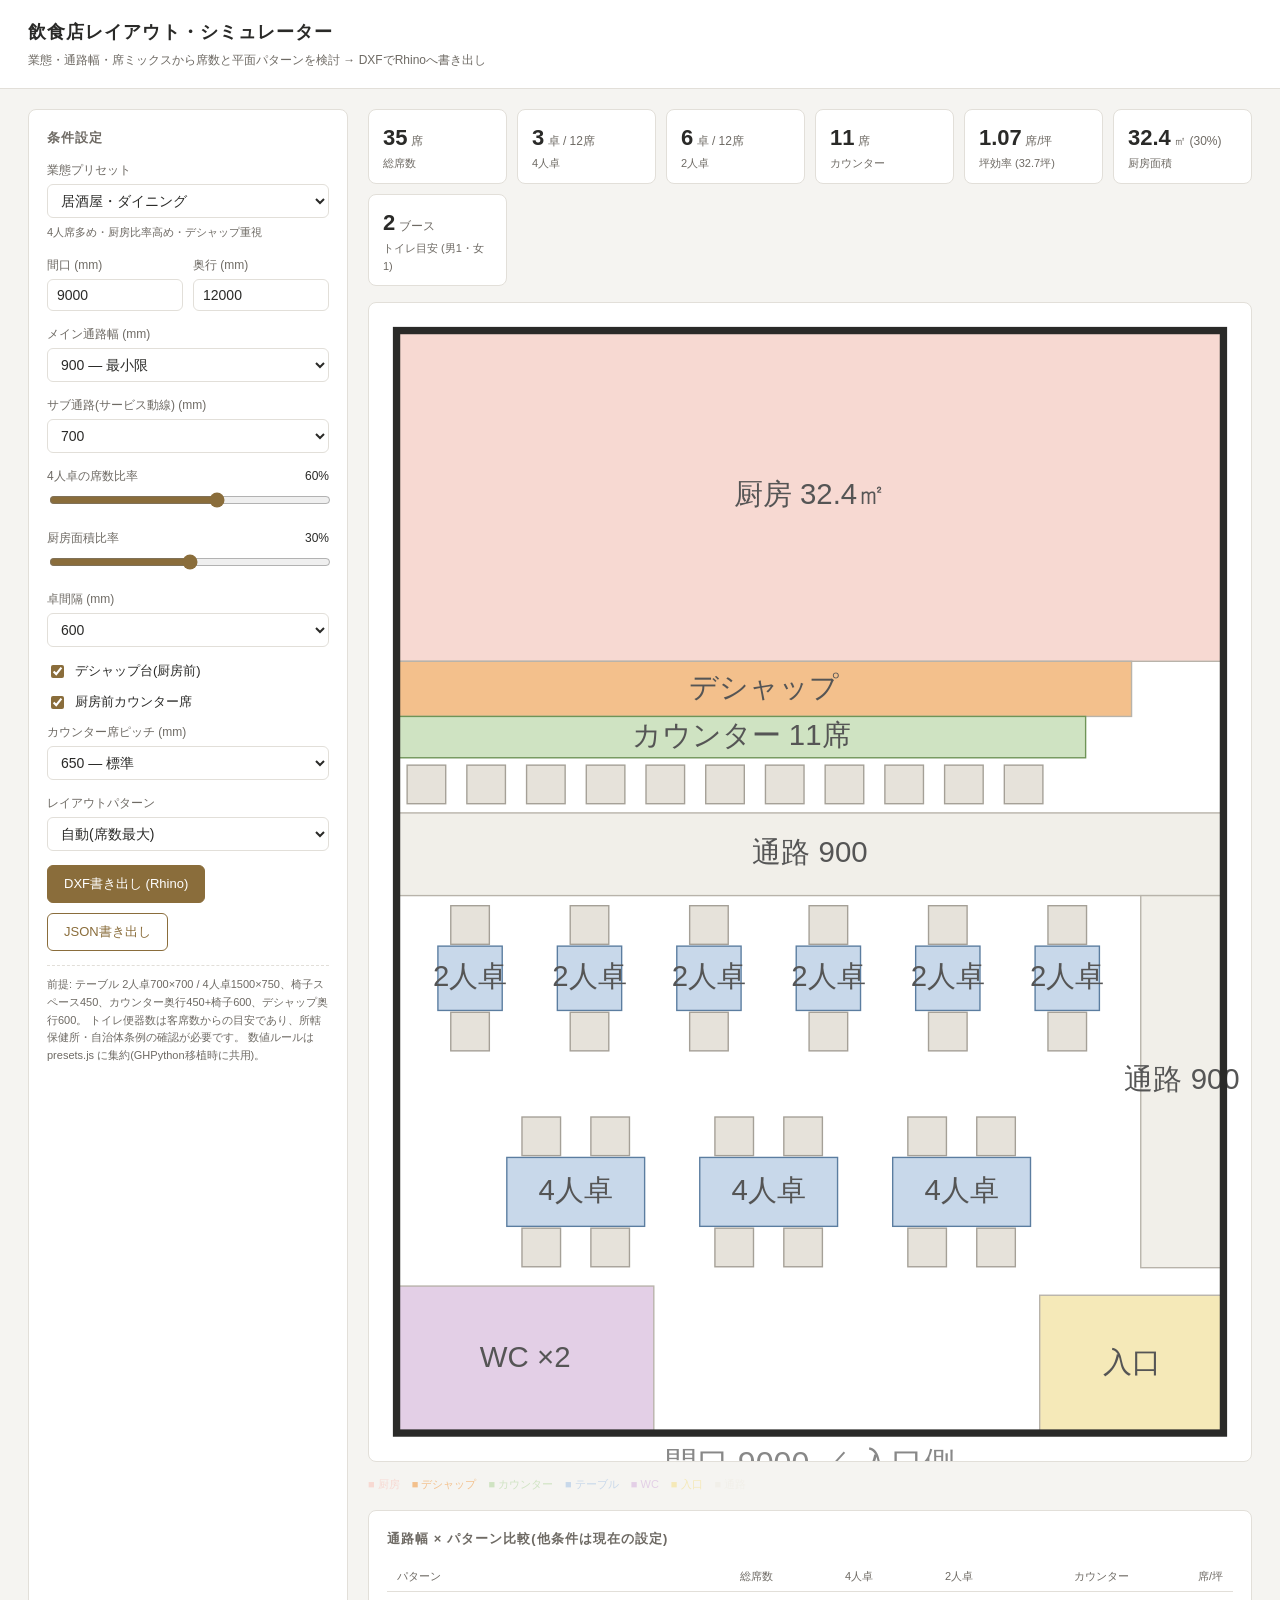
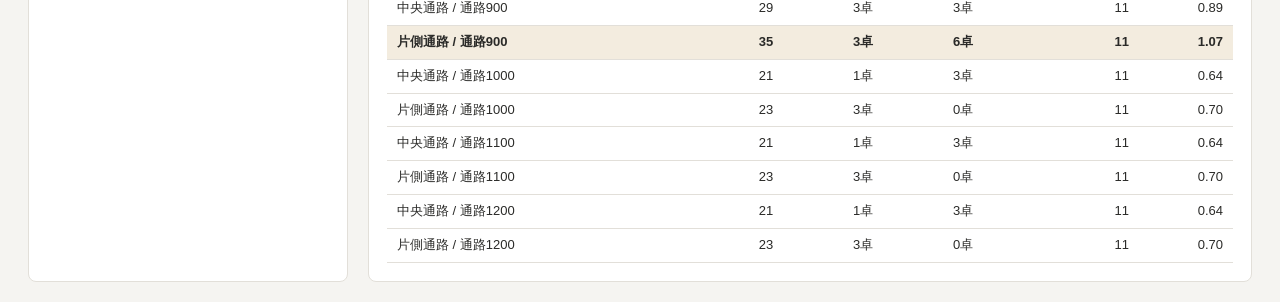
==== tools/layout-sim/index.html @ a4650f65 "飲食店レイアウト・シミュレーター(Web版 v1)を追加 - 業態プリセット(居酒屋/カフェ/レストラン/ラーメン) - 通路幅・席ミックス・厨房比率・カウンター/デシャップ条件から平面と席数を自動生" ====
<!DOCTYPE html>
<html lang="ja">
<head>
<meta charset="UTF-8">
<meta name="viewport" content="width=device-width, initial-scale=1.0">
<meta name="robots" content="noindex">
<title>飲食店レイアウト・シミュレーター</title>
<link rel="stylesheet" href="style.css">
</head>
<body>
<header>
  <h1>飲食店レイアウト・シミュレーター</h1>
  <p>業態・通路幅・席ミックスから席数と平面パターンを検討 → DXFでRhinoへ書き出し</p>
</header>
<main>
  <aside class="panel">
    <h2>条件設定</h2>
    <div class="field">
      <label>業態プリセット</label>
      <select id="inPreset"></select>
      <p id="presetNote" class="note" style="margin-top:6px;border:none;padding:0"></p>
    </div>
    <div class="row2">
      <div class="field">
        <label>間口 (mm)</label>
        <input type="number" id="inW" value="9000" step="500" min="4000">
      </div>
      <div class="field">
        <label>奥行 (mm)</label>
        <input type="number" id="inD" value="12000" step="500" min="6000">
      </div>
    </div>
    <div class="field">
      <label>メイン通路幅 (mm)</label>
      <select id="inMain">
        <option value="900">900 — 最小限</option>
        <option value="1000">1000</option>
        <option value="1100">1100</option>
        <option value="1200">1200 — 車椅子対応・ゆったり</option>
        <option value="1350">1350</option>
        <option value="1500">1500</option>
      </select>
    </div>
    <div class="field">
      <label>サブ通路(サービス動線) (mm)</label>
      <select id="inSub">
        <option value="600">600</option>
        <option value="700">700</option>
        <option value="750">750</option>
        <option value="900">900</option>
      </select>
    </div>
    <div class="field">
      <label>4人卓の席数比率 <span class="val" id="valMix4"></span></label>
      <input type="range" id="inMix4" min="0" max="100" step="5" value="60">
    </div>
    <div class="field">
      <label>厨房面積比率 <span class="val" id="valKitchen"></span></label>
      <input type="range" id="inKitchen" min="15" max="45" step="1" value="30">
    </div>
    <div class="field">
      <label>卓間隔 (mm)</label>
      <select id="inGap">
        <option value="500">500</option>
        <option value="600">600</option>
        <option value="700">700</option>
        <option value="800">800</option>
      </select>
    </div>
    <label class="check"><input type="checkbox" id="inDishup" checked> デシャップ台(厨房前)</label>
    <label class="check"><input type="checkbox" id="inCounter" checked> 厨房前カウンター席</label>
    <div class="field">
      <label>カウンター席ピッチ (mm)</label>
      <select id="inPitch">
        <option value="600">600 — 詰め</option>
        <option value="650">650 — 標準</option>
        <option value="700">700 — ゆったり</option>
      </select>
    </div>
    <div class="field">
      <label>レイアウトパターン</label>
      <select id="inPattern">
        <option value="auto">自動(席数最大)</option>
        <option value="center">中央通路</option>
        <option value="side">片側通路</option>
      </select>
    </div>
    <div class="btns">
      <button id="btnDXF">DXF書き出し (Rhino)</button>
      <button id="btnJSON" class="ghost">JSON書き出し</button>
    </div>
    <div id="warns" class="warns"></div>
    <p class="note">
      前提: テーブル 2人卓700×700 / 4人卓1500×750、椅子スペース450、カウンター奥行450+椅子600、デシャップ奥行600。
      トイレ便器数は客席数からの目安であり、所轄保健所・自治体条例の確認が必要です。
      数値ルールは presets.js に集約(GHPython移植時に共用)。
    </p>
  </aside>

  <section>
    <div class="kpis" id="kpis"></div>
    <svg id="plan" xmlns="http://www.w3.org/2000/svg"></svg>
    <div class="legend">
      <span style="color:#f7d9d2">厨房</span>
      <span style="color:#f3c08c">デシャップ</span>
      <span style="color:#cfe3c2">カウンター</span>
      <span style="color:#c8d8ea">テーブル</span>
      <span style="color:#e3cfe6">WC</span>
      <span style="color:#f5e9b8">入口</span>
      <span style="color:#f1efe9">通路</span>
    </div>
    <div class="panel">
      <h2>通路幅 × パターン比較(他条件は現在の設定)</h2>
      <table class="cmp">
        <thead>
          <tr><th>パターン</th><th>総席数</th><th>4人卓</th><th>2人卓</th><th>カウンター</th><th>席/坪</th></tr>
        </thead>
        <tbody id="sweepBody"></tbody>
      </table>
    </div>
  </section>
</main>
<script src="presets.js"></script>
<script src="engine.js"></script>
<script src="dxf.js"></script>
<script src="app.js"></script>
</body>
</html>
---- tools/layout-sim/style.css ----
:root {
  --bg: #f5f4f1;
  --panel: #ffffff;
  --ink: #2a2a28;
  --sub: #6e6a64;
  --line: #e2dfd9;
  --accent: #8a6d3b;
  --accent2: #3b6d8a;
}
* { box-sizing: border-box; }
body {
  margin: 0; background: var(--bg); color: var(--ink);
  font-family: "Hiragino Kaku Gothic ProN", "Noto Sans JP", sans-serif;
  font-size: 14px; line-height: 1.6;
}
header {
  padding: 18px 28px; background: var(--panel); border-bottom: 1px solid var(--line);
}
header h1 { margin: 0; font-size: 18px; letter-spacing: .06em; }
header p { margin: 4px 0 0; color: var(--sub); font-size: 12px; }
main { display: grid; grid-template-columns: 320px 1fr; gap: 20px; padding: 20px 28px; }
@media (max-width: 900px) { main { grid-template-columns: 1fr; } }

.panel { background: var(--panel); border: 1px solid var(--line); border-radius: 8px; padding: 18px; }
.panel h2 { font-size: 13px; margin: 0 0 12px; letter-spacing: .08em; color: var(--sub); }
.field { margin-bottom: 14px; }
.field label { display: block; font-size: 12px; color: var(--sub); margin-bottom: 4px; }
.field .val { float: right; color: var(--ink); font-variant-numeric: tabular-nums; }
select, input[type=number] {
  width: 100%; padding: 7px 9px; border: 1px solid var(--line); border-radius: 6px;
  font-size: 14px; background: #fff; color: var(--ink);
}
input[type=range] { width: 100%; accent-color: var(--accent); }
.row2 { display: grid; grid-template-columns: 1fr 1fr; gap: 10px; }
.check { display: flex; align-items: center; gap: 8px; font-size: 13px; margin-bottom: 10px; }
.check input { accent-color: var(--accent); }

.kpis { display: grid; grid-template-columns: repeat(auto-fit, minmax(130px, 1fr)); gap: 10px; margin-bottom: 16px; }
.kpi { background: var(--panel); border: 1px solid var(--line); border-radius: 8px; padding: 10px 14px; }
.kpi .num { font-size: 22px; font-weight: 600; font-variant-numeric: tabular-nums; }
.kpi .num small { font-size: 12px; font-weight: 400; color: var(--sub); }
.kpi .cap { font-size: 11px; color: var(--sub); }

#plan { width: 100%; background: var(--panel); border: 1px solid var(--line); border-radius: 8px; }
.legend { display: flex; flex-wrap: wrap; gap: 12px; font-size: 11px; color: var(--sub); margin: 8px 0 16px; }
.legend span::before { content: "■ "; }

table.cmp { width: 100%; border-collapse: collapse; font-size: 13px; }
table.cmp th, table.cmp td { padding: 6px 10px; border-bottom: 1px solid var(--line); text-align: right; font-variant-numeric: tabular-nums; }
table.cmp th { color: var(--sub); font-weight: 500; font-size: 11px; }
table.cmp td:first-child, table.cmp th:first-child { text-align: left; }
table.cmp tr.best td { background: #f3ecdf; font-weight: 600; }

.btns { display: flex; gap: 10px; margin-top: 14px; flex-wrap: wrap; }
button {
  padding: 9px 16px; border: 1px solid var(--accent); background: var(--accent); color: #fff;
  border-radius: 6px; font-size: 13px; cursor: pointer;
}
button.ghost { background: #fff; color: var(--accent); }
button:hover { opacity: .85; }

.warns { color: #a04020; font-size: 12px; margin-top: 10px; }
.note { font-size: 11px; color: var(--sub); margin-top: 14px; border-top: 1px dashed var(--line); padding-top: 10px; }
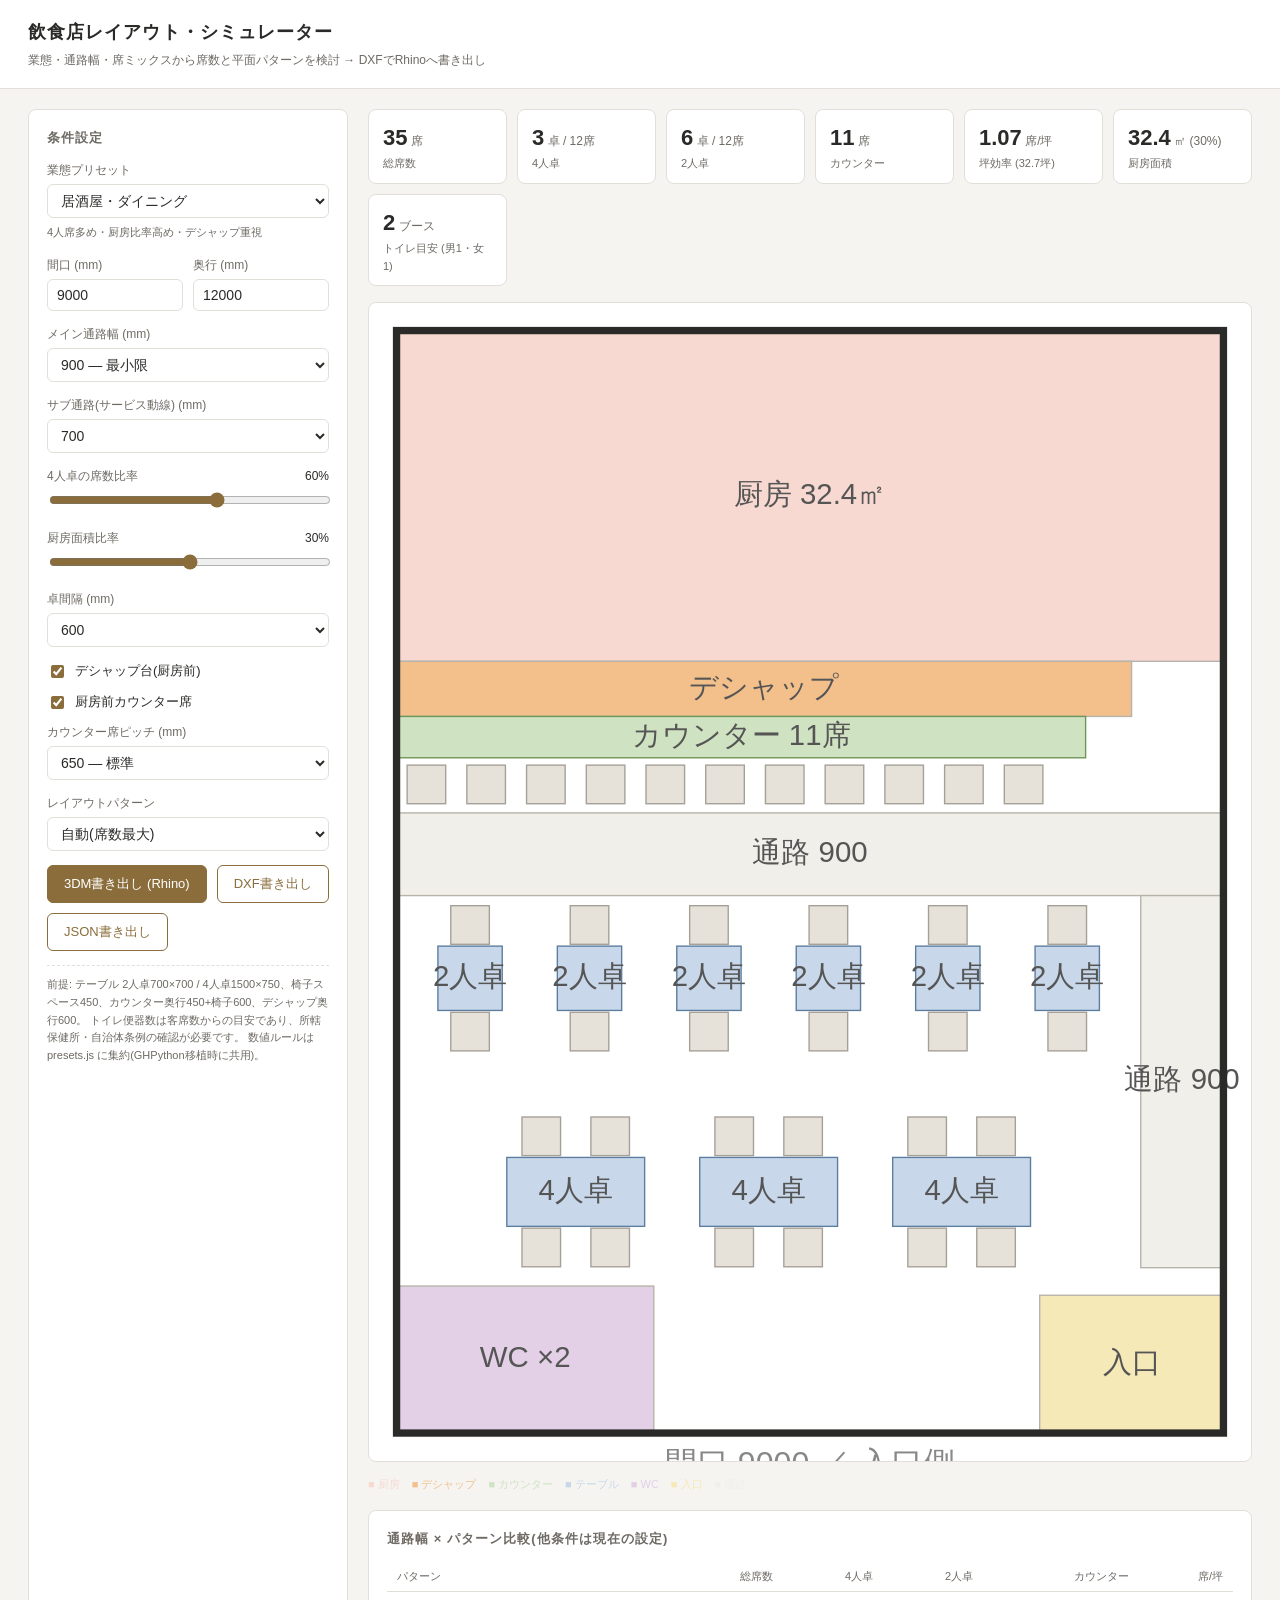
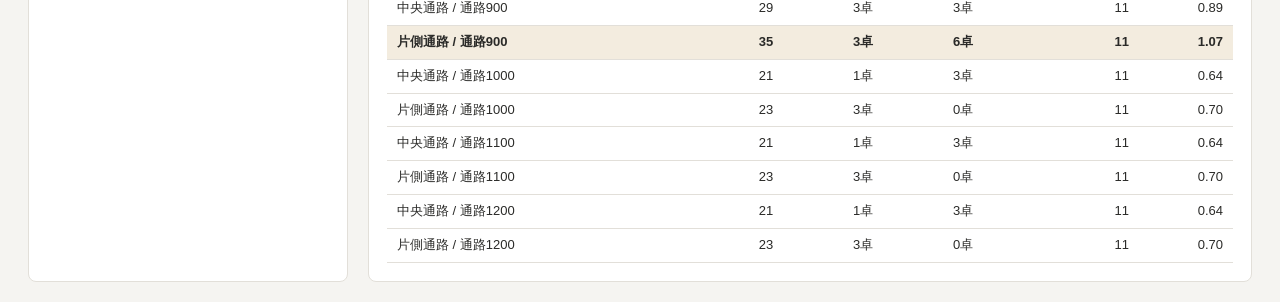
==== commit 3a4b912c: "3DM書き出し(rhino3dm.js)とGHPythonブリッジを追加 - .3dmネイティブ書き出し: レイヤー色付きポリライン+ラベルTextDot(npm版rhino3dm 8.4.0で生成・" ====
--- a/tools/layout-sim/index.html
+++ b/tools/layout-sim/index.html
@@ -86,7 +86,8 @@
       </select>
     </div>
     <div class="btns">
-      <button id="btnDXF">DXF書き出し (Rhino)</button>
+      <button id="btn3DM">3DM書き出し (Rhino)</button>
+      <button id="btnDXF" class="ghost">DXF書き出し</button>
       <button id="btnJSON" class="ghost">JSON書き出し</button>
     </div>
     <div id="warns" class="warns"></div>
@@ -123,6 +124,7 @@
 <script src="presets.js"></script>
 <script src="engine.js"></script>
 <script src="dxf.js"></script>
+<script src="threedm.js"></script>
 <script src="app.js"></script>
 </body>
 </html>
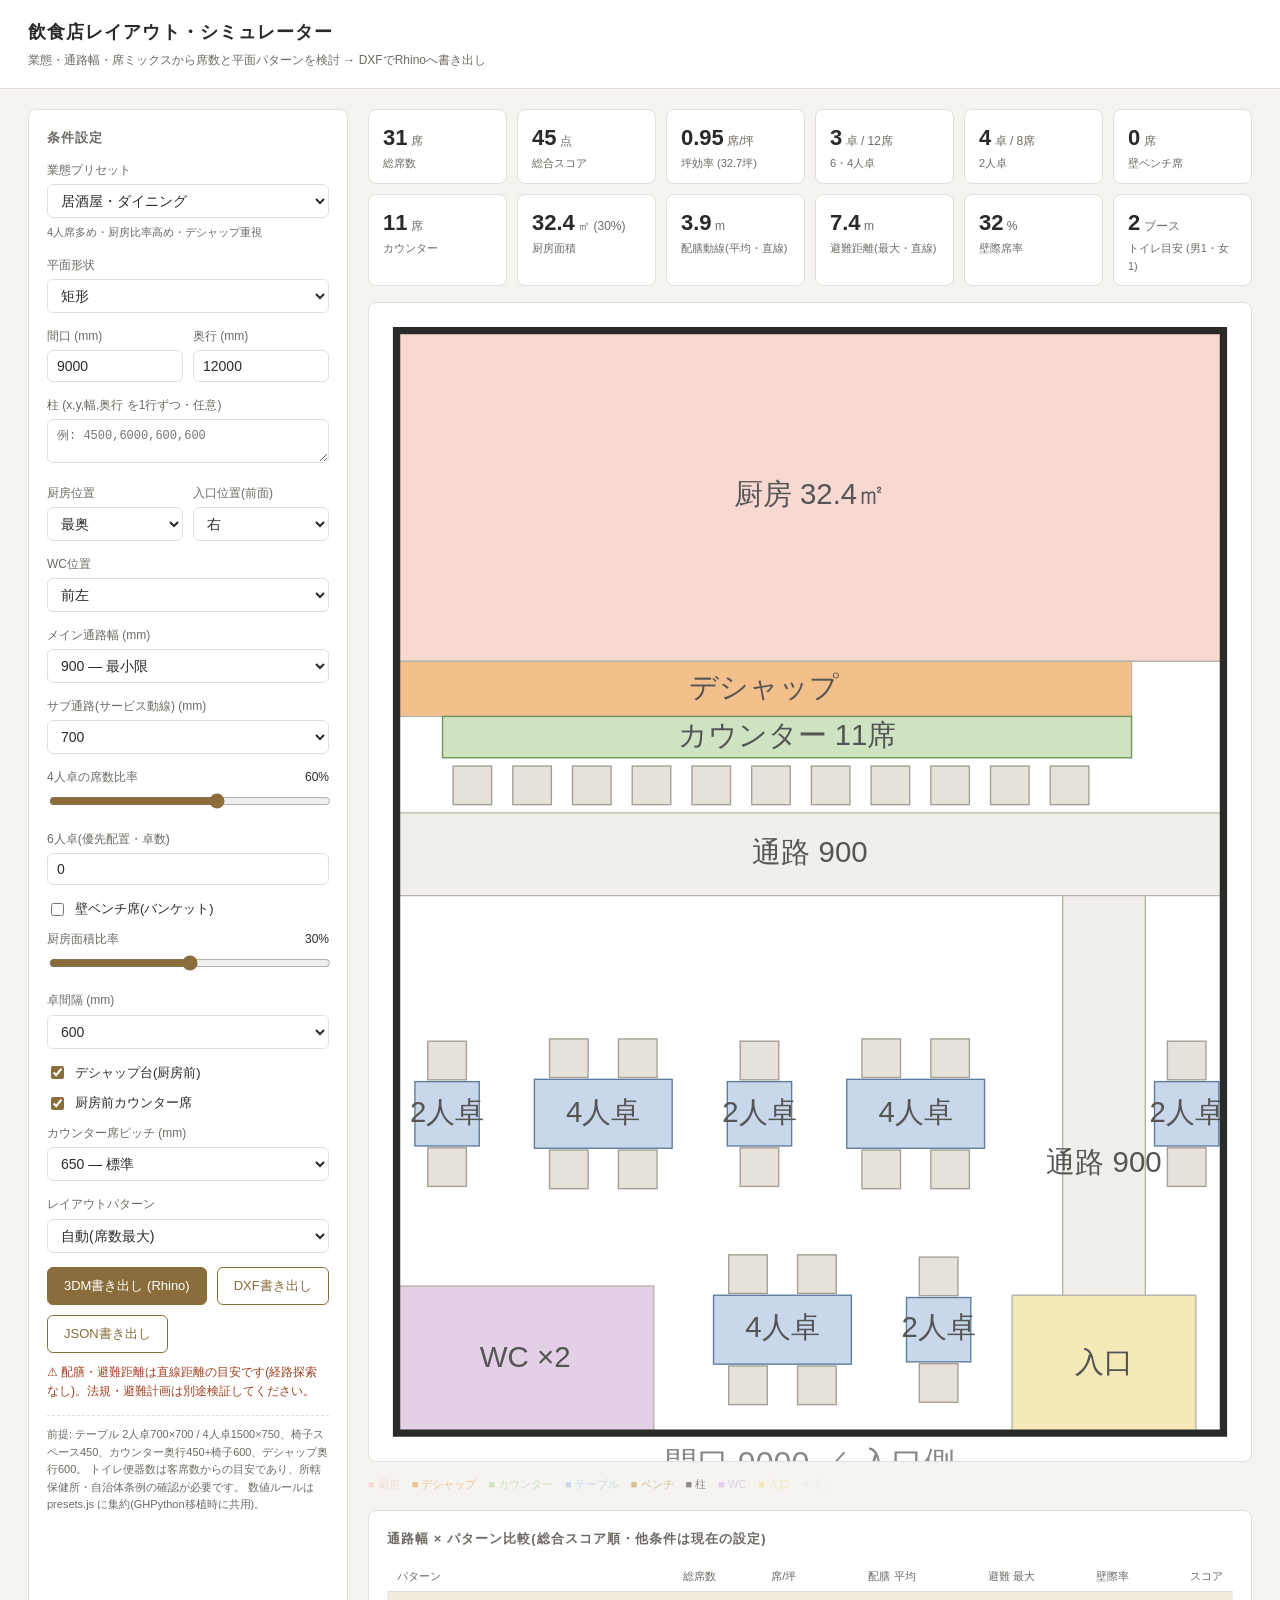
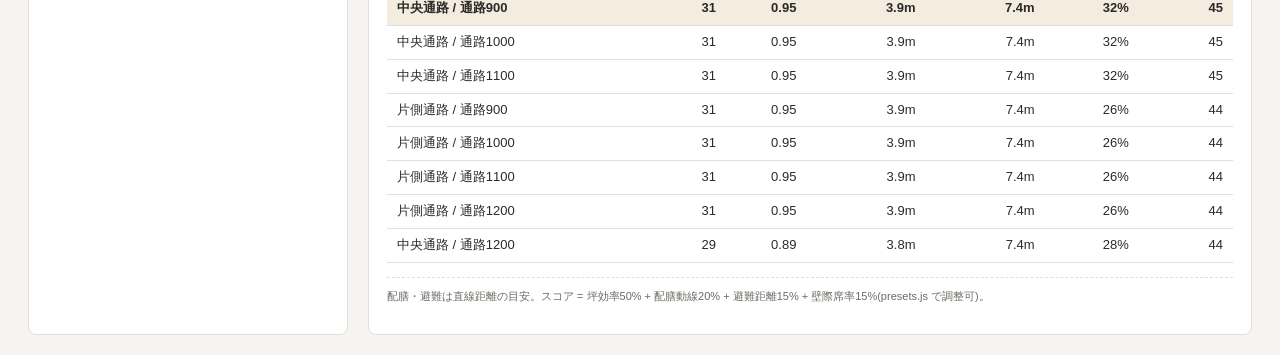
==== commit e5c3e86a: "v2: 不整形平面・ゾーニング指定・ベンチ/6人卓・多目的スコアリング - geometry.js: 多角形包含判定・半平面/矩形クリップ・距離ユーティリティ - 平面形状: 矩形/L字/自由頂点入力" ====
--- a/tools/layout-sim/index.html
+++ b/tools/layout-sim/index.html
@@ -20,7 +20,15 @@
       <select id="inPreset"></select>
       <p id="presetNote" class="note" style="margin-top:6px;border:none;padding:0"></p>
     </div>
-    <div class="row2">
+    <div class="field">
+      <label>平面形状</label>
+      <select id="inShape">
+        <option value="rect">矩形</option>
+        <option value="L">L字(欠き込みあり)</option>
+        <option value="free">自由入力(頂点座標)</option>
+      </select>
+    </div>
+    <div class="row2" id="grpWD">
       <div class="field">
         <label>間口 (mm)</label>
         <input type="number" id="inW" value="9000" step="500" min="4000">
@@ -29,6 +37,67 @@
         <label>奥行 (mm)</label>
         <input type="number" id="inD" value="12000" step="500" min="6000">
       </div>
+    </div>
+    <div id="grpNotch" style="display:none">
+      <div class="field">
+        <label>欠き位置</label>
+        <select id="inNotchPos">
+          <option value="fl">前左</option>
+          <option value="fr">前右</option>
+          <option value="bl">奥左</option>
+          <option value="br" selected>奥右</option>
+        </select>
+      </div>
+      <div class="row2">
+        <div class="field">
+          <label>欠き幅 (mm)</label>
+          <input type="number" id="inNotchW" value="3000" step="500" min="500">
+        </div>
+        <div class="field">
+          <label>欠き奥行 (mm)</label>
+          <input type="number" id="inNotchD" value="3000" step="500" min="500">
+        </div>
+      </div>
+    </div>
+    <div class="field" id="grpFree" style="display:none">
+      <label>頂点座標 (x,y を1行ずつ・mm・3点以上)</label>
+      <textarea id="inFree" rows="6">0,0
+12000,0
+12000,8000
+9000,8000
+9000,14000
+0,14000</textarea>
+    </div>
+    <div class="field">
+      <label>柱 (x,y,幅,奥行 を1行ずつ・任意)</label>
+      <textarea id="inCols" rows="2" placeholder="例: 4500,6000,600,600"></textarea>
+    </div>
+    <div class="row2">
+      <div class="field">
+        <label>厨房位置</label>
+        <select id="inKitchenPos">
+          <option value="back">最奥</option>
+          <option value="left">左側</option>
+          <option value="right">右側</option>
+        </select>
+      </div>
+      <div class="field">
+        <label>入口位置(前面)</label>
+        <select id="inEntrance">
+          <option value="right">右</option>
+          <option value="center">中央</option>
+          <option value="left">左</option>
+        </select>
+      </div>
+    </div>
+    <div class="field">
+      <label>WC位置</label>
+      <select id="inWCPos">
+        <option value="fl">前左</option>
+        <option value="fr">前右</option>
+        <option value="bl">奥左</option>
+        <option value="br">奥右</option>
+      </select>
     </div>
     <div class="field">
       <label>メイン通路幅 (mm)</label>
@@ -54,6 +123,11 @@
       <label>4人卓の席数比率 <span class="val" id="valMix4"></span></label>
       <input type="range" id="inMix4" min="0" max="100" step="5" value="60">
     </div>
+    <div class="field">
+      <label>6人卓(優先配置・卓数)</label>
+      <input type="number" id="inN6" value="0" min="0" max="8" step="1">
+    </div>
+    <label class="check"><input type="checkbox" id="inBench"> 壁ベンチ席(バンケット)</label>
     <div class="field">
       <label>厨房面積比率 <span class="val" id="valKitchen"></span></label>
       <input type="range" id="inKitchen" min="15" max="45" step="1" value="30">
@@ -106,22 +180,26 @@
       <span style="color:#f3c08c">デシャップ</span>
       <span style="color:#cfe3c2">カウンター</span>
       <span style="color:#c8d8ea">テーブル</span>
+      <span style="color:#d9bf8f">ベンチ</span>
+      <span style="color:#8d8a83">柱</span>
       <span style="color:#e3cfe6">WC</span>
       <span style="color:#f5e9b8">入口</span>
       <span style="color:#f1efe9">通路</span>
     </div>
     <div class="panel">
-      <h2>通路幅 × パターン比較(他条件は現在の設定)</h2>
+      <h2>通路幅 × パターン比較(総合スコア順・他条件は現在の設定)</h2>
       <table class="cmp">
         <thead>
-          <tr><th>パターン</th><th>総席数</th><th>4人卓</th><th>2人卓</th><th>カウンター</th><th>席/坪</th></tr>
+          <tr><th>パターン</th><th>総席数</th><th>席/坪</th><th>配膳 平均</th><th>避難 最大</th><th>壁際率</th><th>スコア</th></tr>
         </thead>
         <tbody id="sweepBody"></tbody>
       </table>
+      <p class="note">配膳・避難は直線距離の目安。スコア = 坪効率50% + 配膳動線20% + 避難距離15% + 壁際席率15%(presets.js で調整可)。</p>
     </div>
   </section>
 </main>
 <script src="presets.js"></script>
+<script src="geometry.js"></script>
 <script src="engine.js"></script>
 <script src="dxf.js"></script>
 <script src="threedm.js"></script>
--- a/tools/layout-sim/style.css
+++ b/tools/layout-sim/style.css
@@ -26,10 +26,11 @@
 .field { margin-bottom: 14px; }
 .field label { display: block; font-size: 12px; color: var(--sub); margin-bottom: 4px; }
 .field .val { float: right; color: var(--ink); font-variant-numeric: tabular-nums; }
-select, input[type=number] {
+select, input[type=number], textarea {
   width: 100%; padding: 7px 9px; border: 1px solid var(--line); border-radius: 6px;
-  font-size: 14px; background: #fff; color: var(--ink);
+  font-size: 14px; background: #fff; color: var(--ink); box-sizing: border-box;
 }
+textarea { font-family: ui-monospace, monospace; font-size: 12px; resize: vertical; }
 input[type=range] { width: 100%; accent-color: var(--accent); }
 .row2 { display: grid; grid-template-columns: 1fr 1fr; gap: 10px; }
 .check { display: flex; align-items: center; gap: 8px; font-size: 13px; margin-bottom: 10px; }
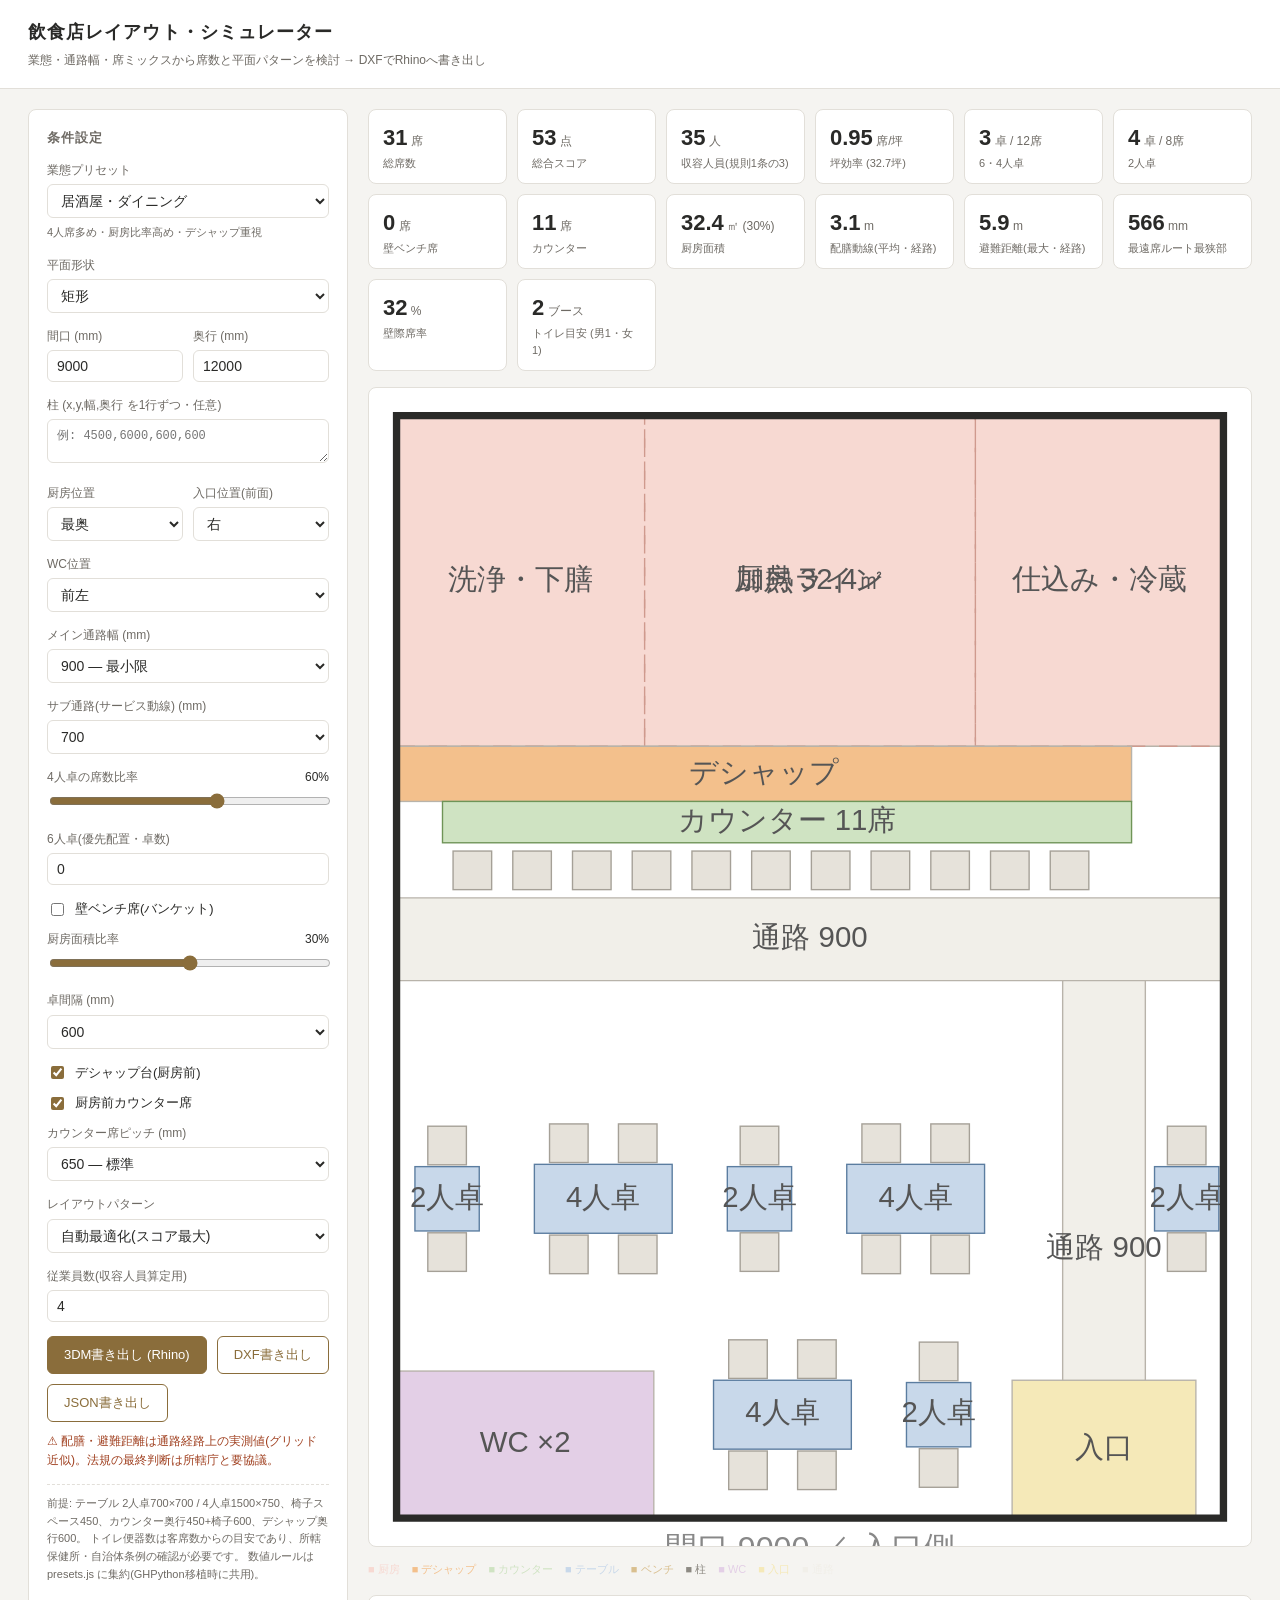
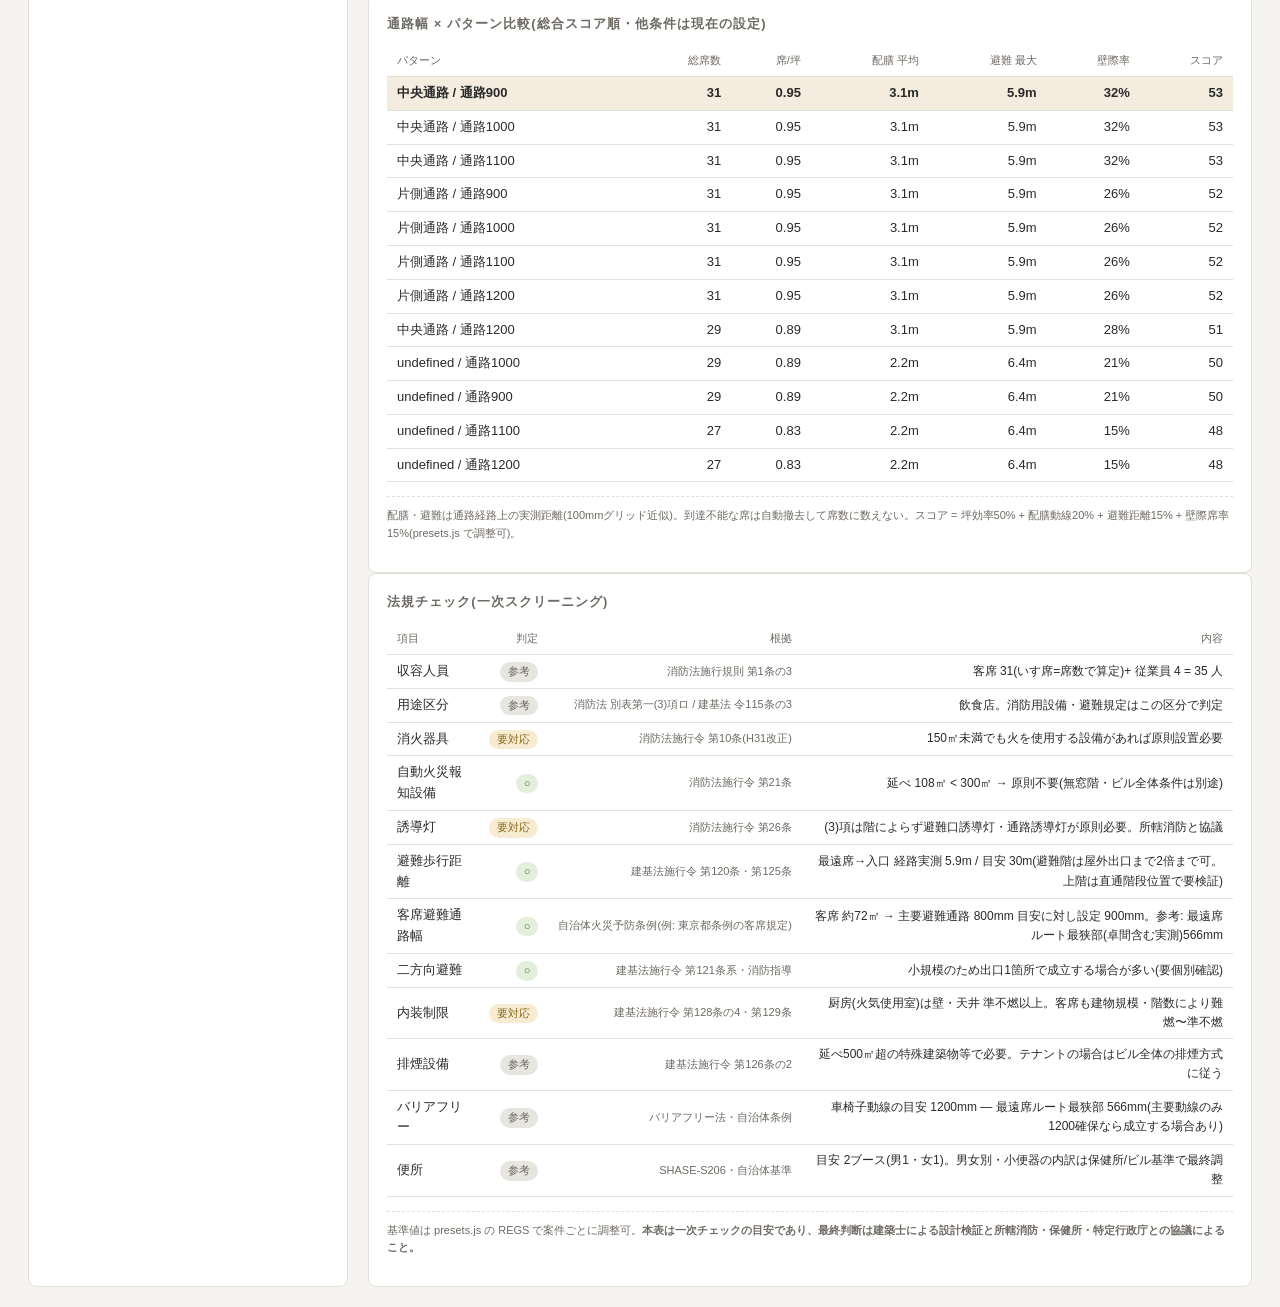
==== commit 39eb67c2: "v3: 経路解析・到達不能席の自動撤去・法規チェック・自動最適化 - circulation.js: 占有グリッド+クリアランス距離変換+Dijkstraで配膳・避難を経路実測   到達できない席ユニ" ====
--- a/tools/layout-sim/index.html
+++ b/tools/layout-sim/index.html
@@ -154,10 +154,15 @@
     <div class="field">
       <label>レイアウトパターン</label>
       <select id="inPattern">
-        <option value="auto">自動(席数最大)</option>
+        <option value="auto">自動最適化(スコア最大)</option>
         <option value="center">中央通路</option>
-        <option value="side">片側通路</option>
-      </select>
+        <option value="side">右側通路</option>
+        <option value="sideL">左側通路</option>
+      </select>
+    </div>
+    <div class="field">
+      <label>従業員数(収容人員算定用)</label>
+      <input type="number" id="inStaff" value="4" min="0" max="50" step="1">
     </div>
     <div class="btns">
       <button id="btn3DM">3DM書き出し (Rhino)</button>
@@ -194,13 +199,25 @@
         </thead>
         <tbody id="sweepBody"></tbody>
       </table>
-      <p class="note">配膳・避難は直線距離の目安。スコア = 坪効率50% + 配膳動線20% + 避難距離15% + 壁際席率15%(presets.js で調整可)。</p>
+      <p class="note">配膳・避難は通路経路上の実測距離(100mmグリッド近似)。到達不能な席は自動撤去して席数に数えない。スコア = 坪効率50% + 配膳動線20% + 避難距離15% + 壁際席率15%(presets.js で調整可)。</p>
+    </div>
+    <div class="panel">
+      <h2>法規チェック(一次スクリーニング)</h2>
+      <table class="cmp reg">
+        <thead>
+          <tr><th>項目</th><th>判定</th><th>根拠</th><th>内容</th></tr>
+        </thead>
+        <tbody id="regBody"></tbody>
+      </table>
+      <p class="note">基準値は presets.js の REGS で案件ごとに調整可。<strong>本表は一次チェックの目安であり、最終判断は建築士による設計検証と所轄消防・保健所・特定行政庁との協議によること。</strong></p>
     </div>
   </section>
 </main>
 <script src="presets.js"></script>
 <script src="geometry.js"></script>
+<script src="circulation.js"></script>
 <script src="engine.js"></script>
+<script src="compliance.js"></script>
 <script src="dxf.js"></script>
 <script src="threedm.js"></script>
 <script src="app.js"></script>
--- a/tools/layout-sim/style.css
+++ b/tools/layout-sim/style.css
@@ -31,6 +31,13 @@
   font-size: 14px; background: #fff; color: var(--ink); box-sizing: border-box;
 }
 textarea { font-family: ui-monospace, monospace; font-size: 12px; resize: vertical; }
+.chip { display: inline-block; padding: 1px 8px; border-radius: 10px; font-size: 11px; white-space: nowrap; }
+.chip-ok { background: #e3eedd; color: #41662f; }
+.chip-ng { background: #f3d9d4; color: #9c3a22; }
+.chip-warn { background: #f7ecd2; color: #8a6a1d; }
+.chip-info { background: #e7e5e0; color: #6b675f; }
+table.reg td.basis { font-size: 11px; color: var(--sub); white-space: nowrap; }
+table.reg td.detail { font-size: 12px; }
 input[type=range] { width: 100%; accent-color: var(--accent); }
 .row2 { display: grid; grid-template-columns: 1fr 1fr; gap: 10px; }
 .check { display: flex; align-items: center; gap: 8px; font-size: 13px; margin-bottom: 10px; }
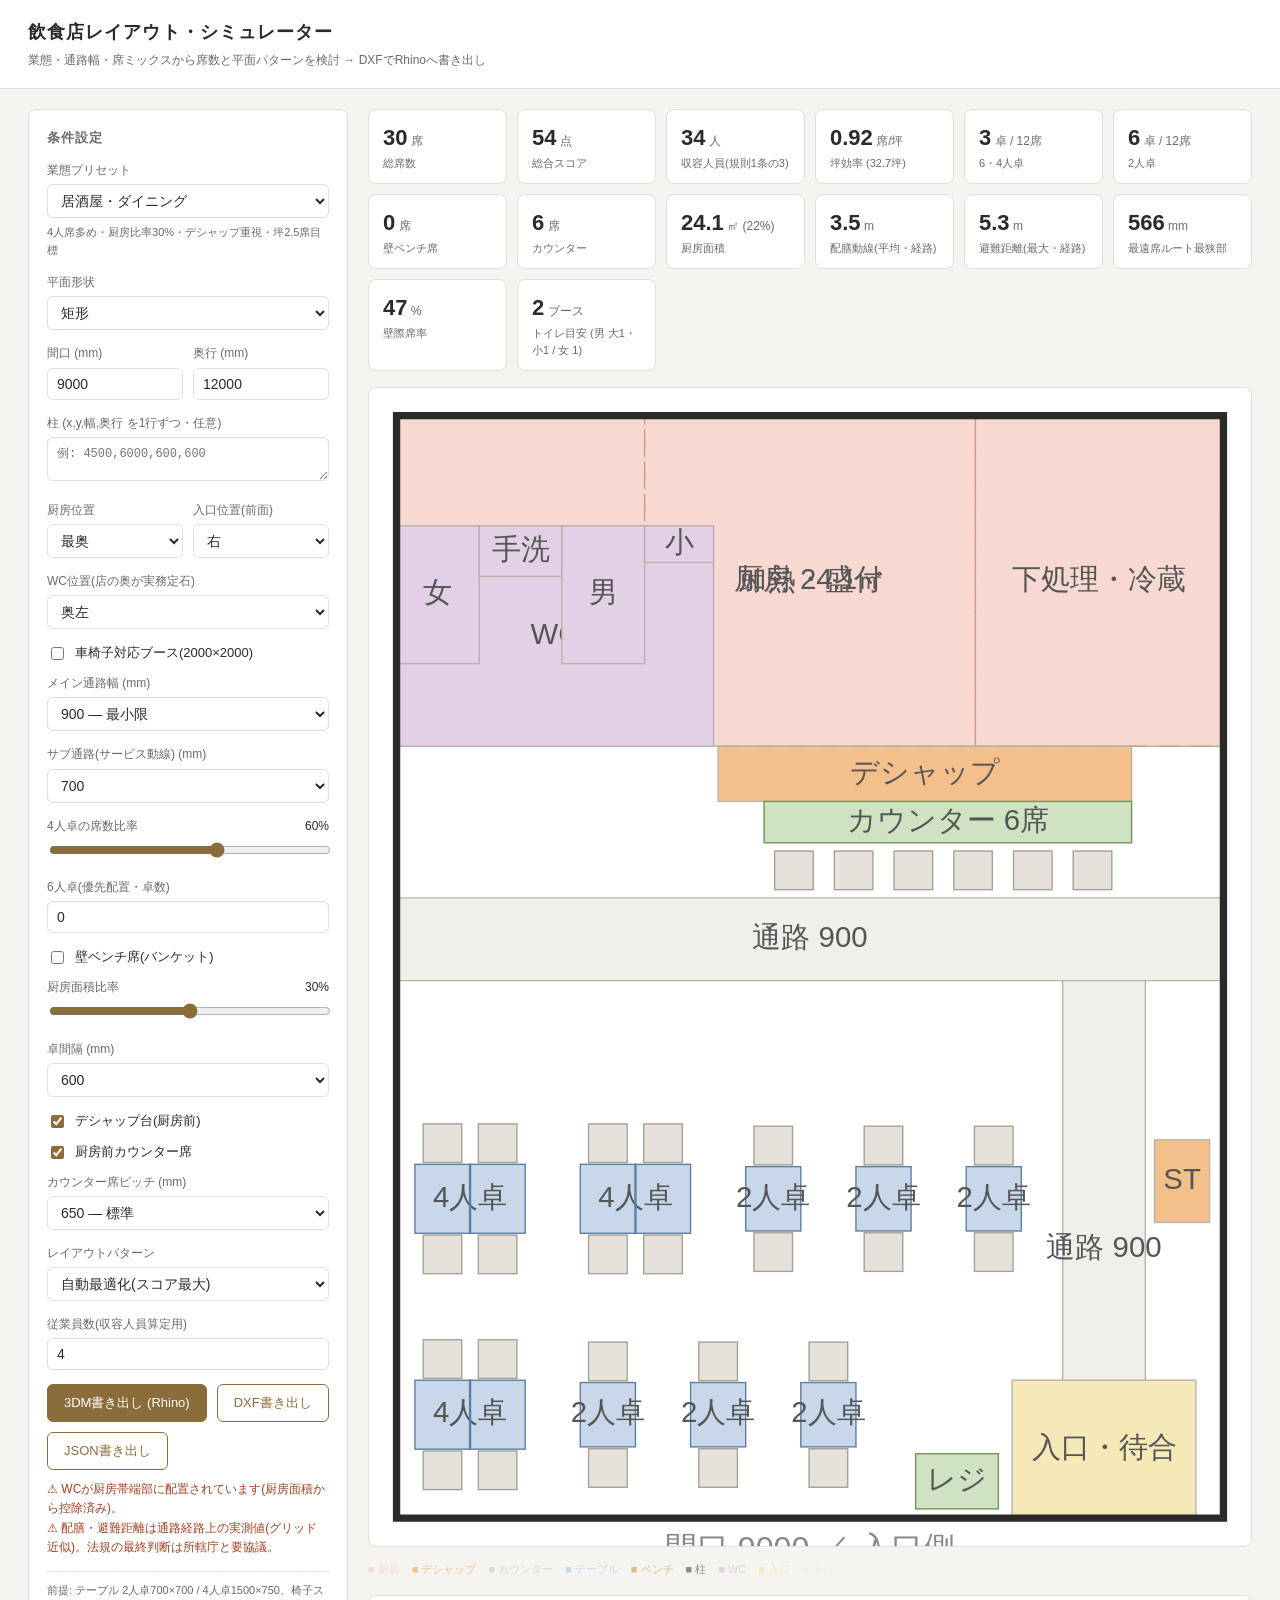
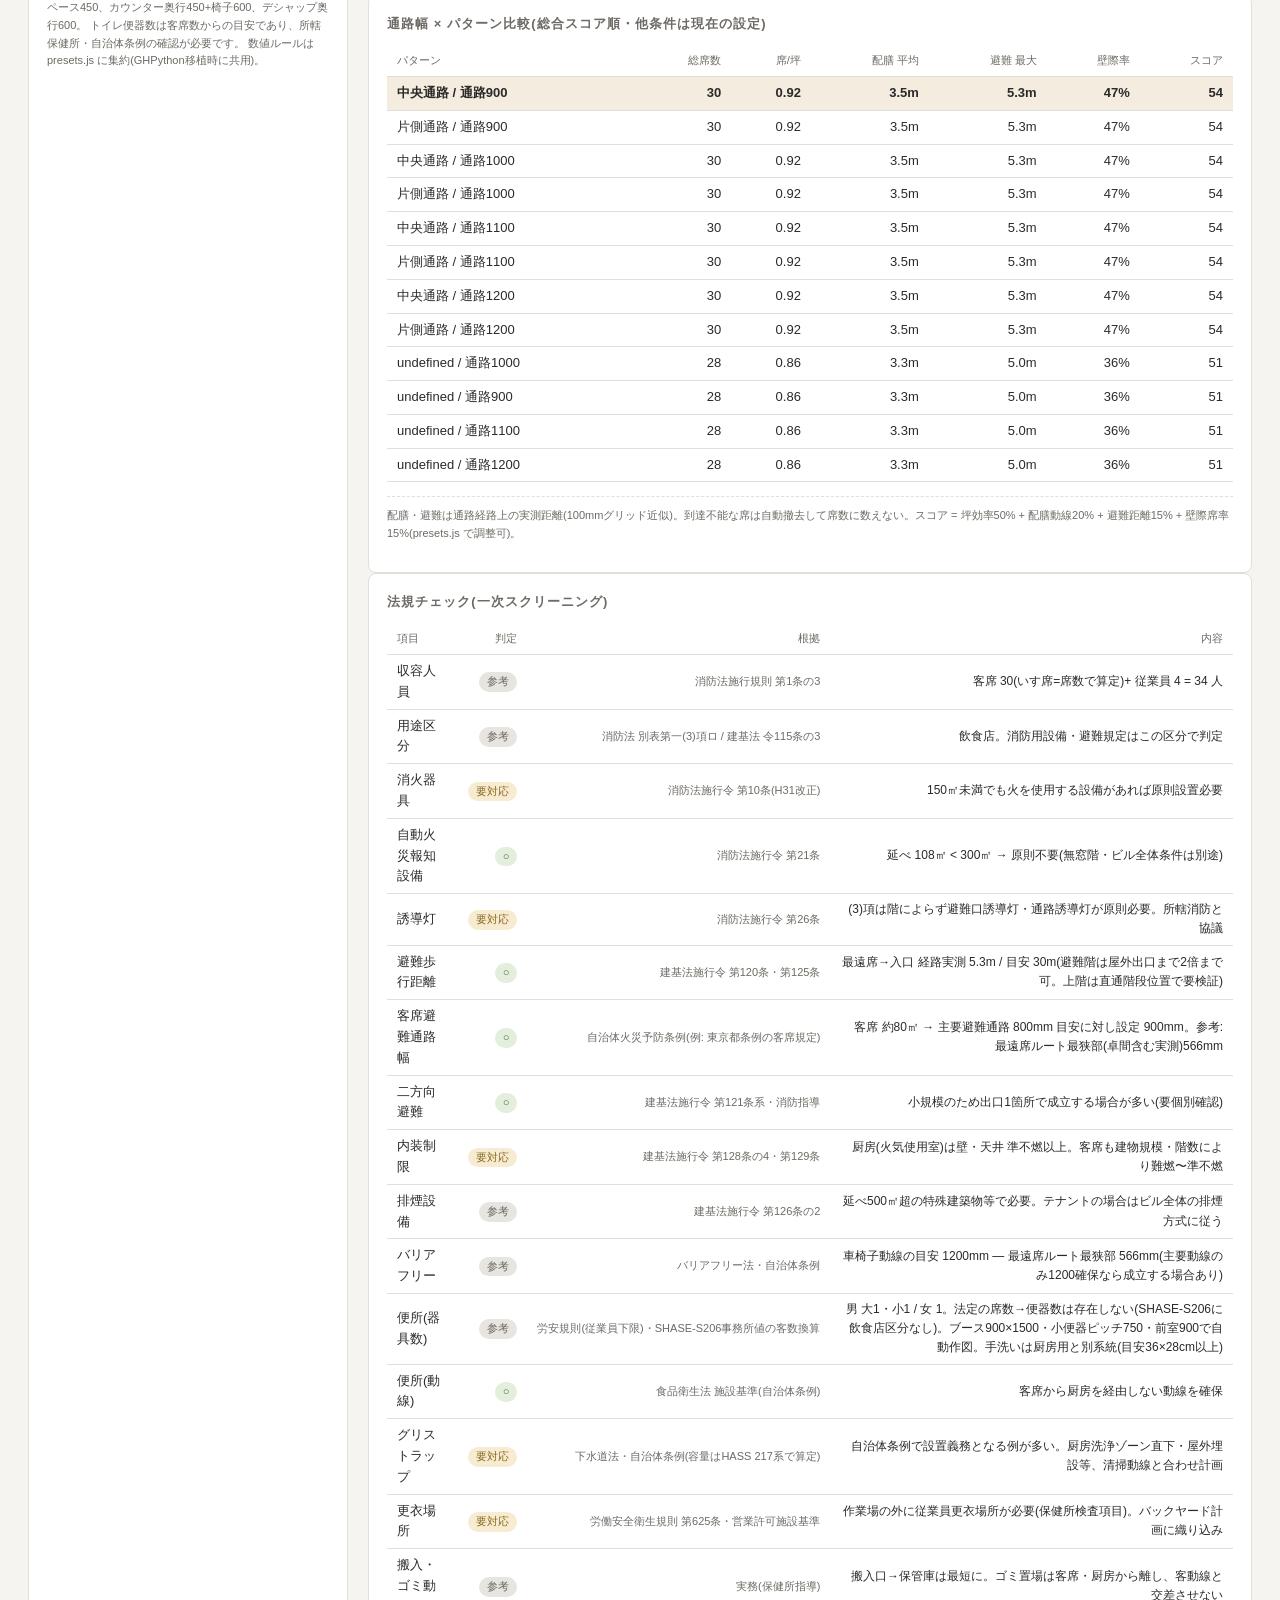
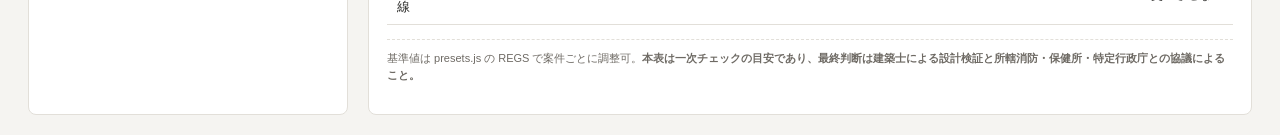
==== commit cc80ae63: "v4: 実務調査の反映 — トイレ具体設計・実務寸法・レジ/ステーション・法規16項目 Web調査(40ソース超: 店舗設計会社・厨房機器メーカー・厚労省/国交省資料)を反映: - トイレ: 男女別ブ" ====
--- a/tools/layout-sim/index.html
+++ b/tools/layout-sim/index.html
@@ -91,14 +91,15 @@
       </div>
     </div>
     <div class="field">
-      <label>WC位置</label>
+      <label>WC位置(店の奥が実務定石)</label>
       <select id="inWCPos">
+        <option value="bl" selected>奥左</option>
+        <option value="br">奥右</option>
         <option value="fl">前左</option>
         <option value="fr">前右</option>
-        <option value="bl">奥左</option>
-        <option value="br">奥右</option>
-      </select>
-    </div>
+      </select>
+    </div>
+    <label class="check"><input type="checkbox" id="inBF"> 車椅子対応ブース(2000×2000)</label>
     <div class="field">
       <label>メイン通路幅 (mm)</label>
       <select id="inMain">
